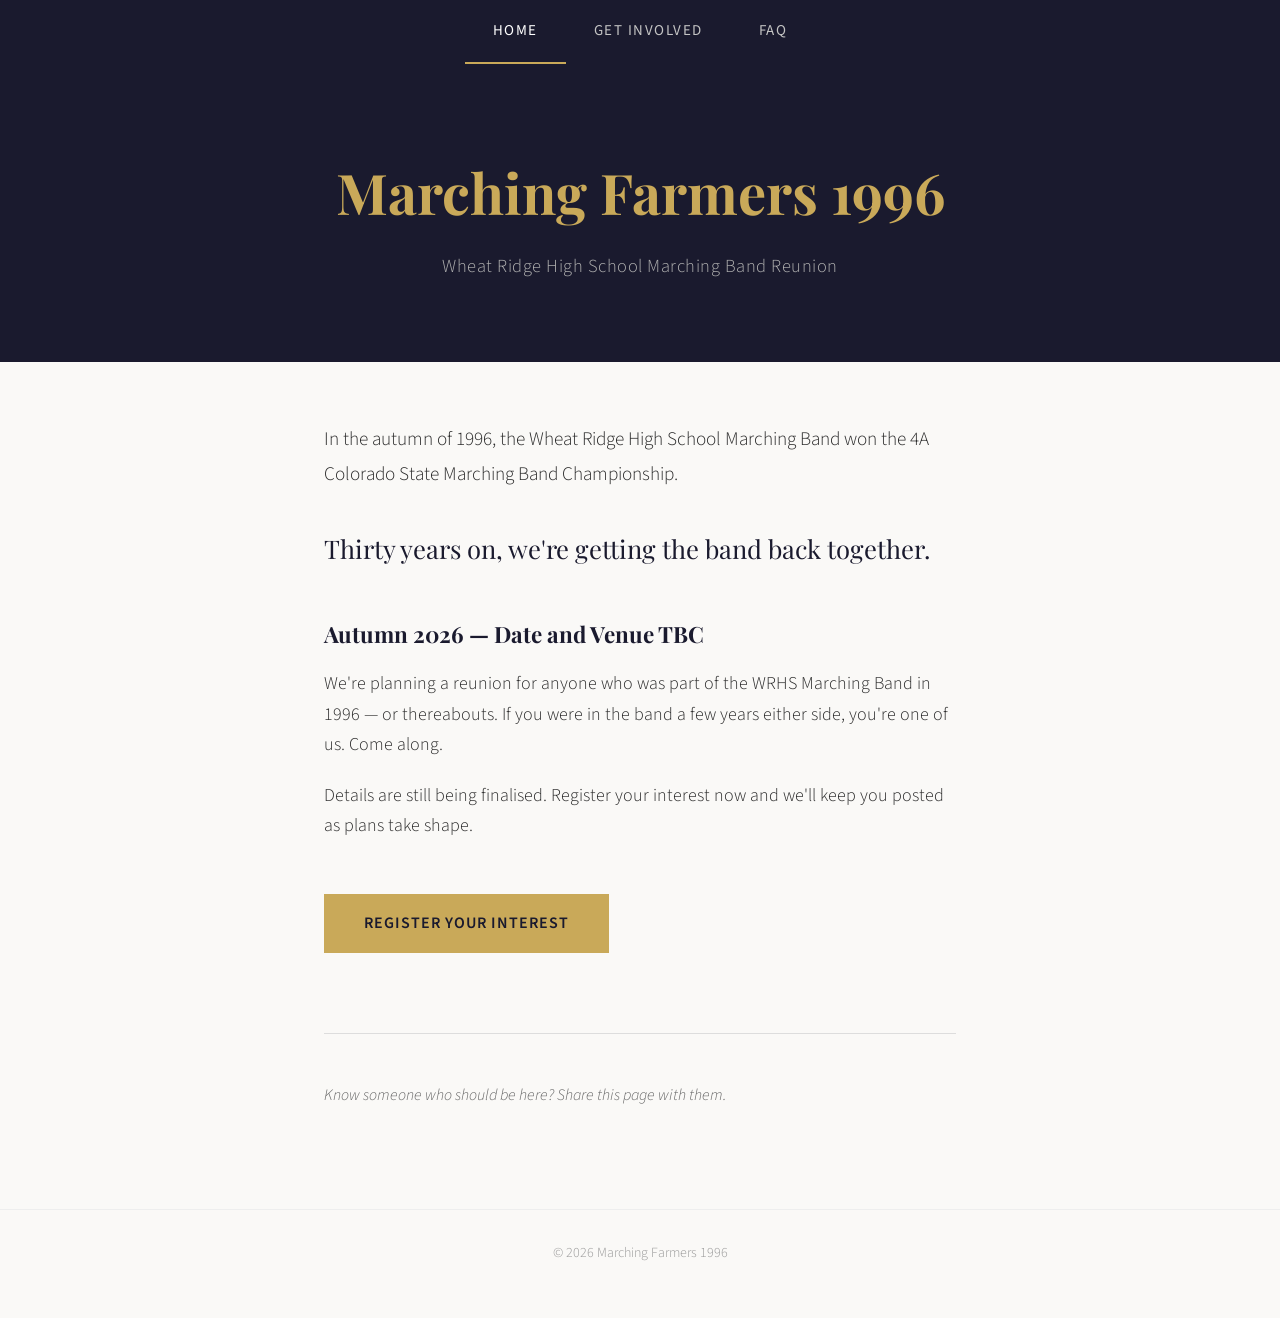
==== index.html @ 88f8056a "Initial site: homepage, get involved, FAQ pages Three-page static site for WRHS 1996 marching band r" ====
<!DOCTYPE html>
<html lang="en">
<head>
  <meta charset="UTF-8">
  <meta name="viewport" content="width=device-width, initial-scale=1.0">
  <title>Marching Farmers 1996 — WRHS Band Reunion</title>
  <link rel="preconnect" href="https://fonts.googleapis.com">
  <link rel="preconnect" href="https://fonts.gstatic.com" crossorigin>
  <link href="https://fonts.googleapis.com/css2?family=Playfair+Display:wght@700&family=Source+Sans+3:wght@300;400;600&display=swap" rel="stylesheet">
  <link rel="stylesheet" href="style.css">
</head>
<body>
  <header>
    <nav>
      <a href="index.html" class="nav-active">Home</a>
      <a href="get-involved.html">Get Involved</a>
      <a href="faq.html">FAQ</a>
    </nav>
  </header>

  <main>
    <section class="hero">
      <h1>Marching Farmers 1996</h1>
      <p class="subtitle">Wheat Ridge High School Marching Band Reunion</p>
    </section>

    <section class="content">
      <p class="lead">In the autumn of 1996, the Wheat Ridge High School Marching Band won the 4A Colorado State Marching Band Championship.</p>

      <p class="standout">Thirty years on, we're getting the band back together.</p>

      <h2>Autumn 2026 — Date and Venue TBC</h2>

      <p>We're planning a reunion for anyone who was part of the WRHS Marching Band in 1996 — or thereabouts. If you were in the band a few years either side, you're one of us. Come along.</p>

      <p>Details are still being finalised. Register your interest now and we'll keep you posted as plans take shape.</p>

      <a href="https://docs.google.com/forms/" class="btn">Register Your Interest</a>

      <hr>

      <p class="share-note">Know someone who should be here? Share this page with them.</p>
    </section>
  </main>

  <footer>
    <p>&copy; 2026 Marching Farmers 1996</p>
  </footer>
</body>
</html>
---- style.css ----
/* Reset */
*, *::before, *::after {
  margin: 0;
  padding: 0;
  box-sizing: border-box;
}

/* Base */
body {
  font-family: 'Source Sans 3', 'Helvetica Neue', Arial, sans-serif;
  font-weight: 300;
  color: #2c2c2c;
  background: #faf9f7;
  line-height: 1.7;
  font-size: 18px;
}

/* Navigation */
header {
  background: #1a1a2e;
  padding: 0;
}

nav {
  max-width: 800px;
  margin: 0 auto;
  display: flex;
  justify-content: center;
  gap: 0;
}

nav a {
  color: #c4c4c4;
  text-decoration: none;
  font-weight: 400;
  font-size: 15px;
  text-transform: uppercase;
  letter-spacing: 1.5px;
  padding: 18px 28px;
  transition: color 0.2s, background 0.2s;
}

nav a:hover {
  color: #ffffff;
  background: rgba(255, 255, 255, 0.08);
}

nav a.nav-active {
  color: #ffffff;
  border-bottom: 2px solid #c9a959;
}

/* Hero */
.hero {
  background: #1a1a2e;
  color: #ffffff;
  text-align: center;
  padding: 80px 24px 60px;
}

.hero h1 {
  font-family: 'Playfair Display', Georgia, serif;
  font-size: clamp(2.2rem, 5vw, 3.5rem);
  font-weight: 700;
  margin-bottom: 12px;
  color: #c9a959;
}

.subtitle {
  font-size: 1.15rem;
  font-weight: 300;
  color: #b0b0b0;
  letter-spacing: 0.5px;
}

/* Content */
.content {
  max-width: 680px;
  margin: 0 auto;
  padding: 60px 24px 80px;
}

.lead {
  font-size: 1.2rem;
  line-height: 1.8;
  margin-bottom: 28px;
}

.standout {
  font-family: 'Playfair Display', Georgia, serif;
  font-size: 1.6rem;
  color: #1a1a2e;
  margin: 40px 0;
  line-height: 1.4;
}

h2 {
  font-family: 'Playfair Display', Georgia, serif;
  font-size: 1.4rem;
  color: #1a1a2e;
  margin: 48px 0 16px;
  font-weight: 700;
}

p {
  margin-bottom: 20px;
}

/* Button */
.btn {
  display: inline-block;
  background: #c9a959;
  color: #1a1a2e;
  text-decoration: none;
  font-weight: 600;
  font-size: 16px;
  letter-spacing: 1px;
  text-transform: uppercase;
  padding: 16px 40px;
  margin: 32px 0;
  transition: background 0.2s, transform 0.1s;
}

.btn:hover {
  background: #b8953e;
  transform: translateY(-1px);
}

/* Divider */
hr {
  border: none;
  border-top: 1px solid #ddd;
  margin: 48px 0;
}

/* Share note */
.share-note {
  font-style: italic;
  color: #666;
  font-size: 1rem;
}

/* Footer */
footer {
  text-align: center;
  padding: 32px 24px;
  color: #999;
  font-size: 14px;
  border-top: 1px solid #eee;
}

/* Responsive */
@media (max-width: 600px) {
  nav a {
    padding: 14px 16px;
    font-size: 13px;
    letter-spacing: 1px;
  }

  .hero {
    padding: 60px 20px 40px;
  }

  .content {
    padding: 40px 20px 60px;
  }

  .standout {
    font-size: 1.3rem;
  }
}
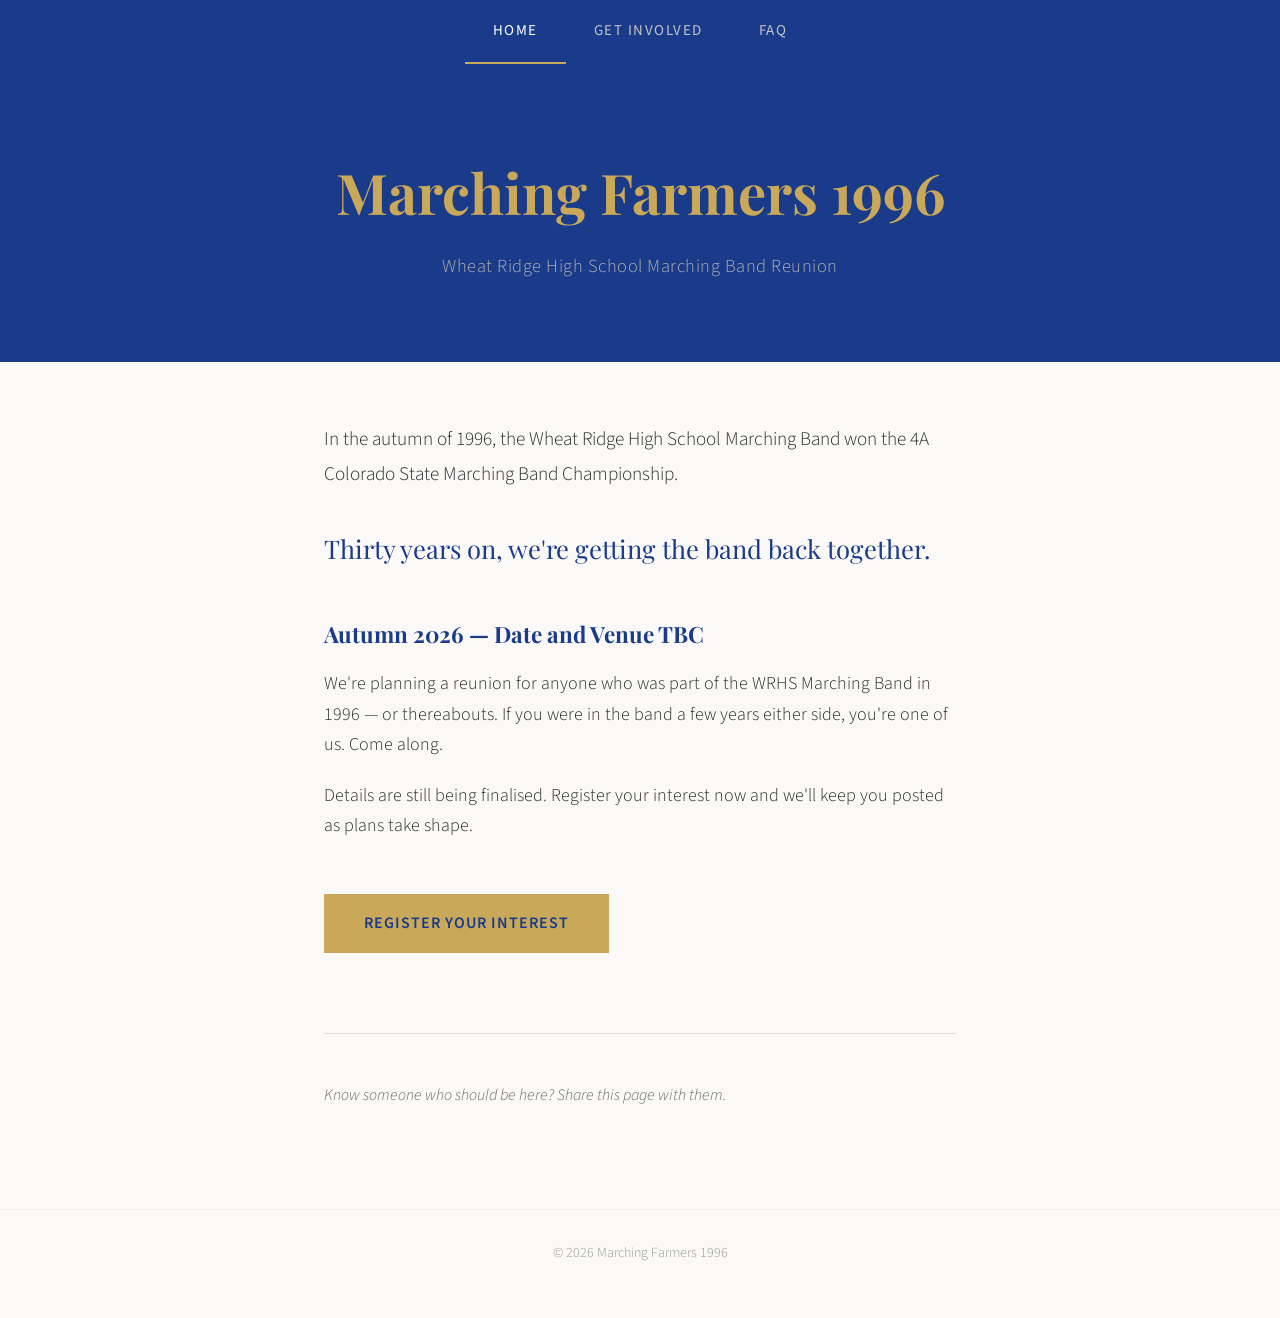
==== commit 326294fe: "Link registration buttons to Google Form Co-Authored-By: Claude Opus 4.6 <noreply@anthropic.com>" ====
--- a/index.html
+++ b/index.html
@@ -35,7 +35,7 @@
 
       <p>Details are still being finalised. Register your interest now and we'll keep you posted as plans take shape.</p>
 
-      <a href="https://docs.google.com/forms/" class="btn">Register Your Interest</a>
+      <a href="https://docs.google.com/forms/d/e/1BcwVILI-EA5ZhJrXE5tqQG0UHzl5kZeg5wAyVl_A3WE/viewform" class="btn">Register Your Interest</a>
 
       <hr>
 
--- a/style.css
+++ b/style.css
@@ -17,7 +17,7 @@
 
 /* Navigation */
 header {
-  background: #1a1a2e;
+  background: #1a3a8a;
   padding: 0;
 }
 
@@ -52,7 +52,7 @@
 
 /* Hero */
 .hero {
-  background: #1a1a2e;
+  background: #1a3a8a;
   color: #ffffff;
   text-align: center;
   padding: 80px 24px 60px;
@@ -89,7 +89,7 @@
 .standout {
   font-family: 'Playfair Display', Georgia, serif;
   font-size: 1.6rem;
-  color: #1a1a2e;
+  color: #1a3a8a;
   margin: 40px 0;
   line-height: 1.4;
 }
@@ -97,7 +97,7 @@
 h2 {
   font-family: 'Playfair Display', Georgia, serif;
   font-size: 1.4rem;
-  color: #1a1a2e;
+  color: #1a3a8a;
   margin: 48px 0 16px;
   font-weight: 700;
 }
@@ -110,7 +110,7 @@
 .btn {
   display: inline-block;
   background: #c9a959;
-  color: #1a1a2e;
+  color: #1a3a8a;
   text-decoration: none;
   font-weight: 600;
   font-size: 16px;
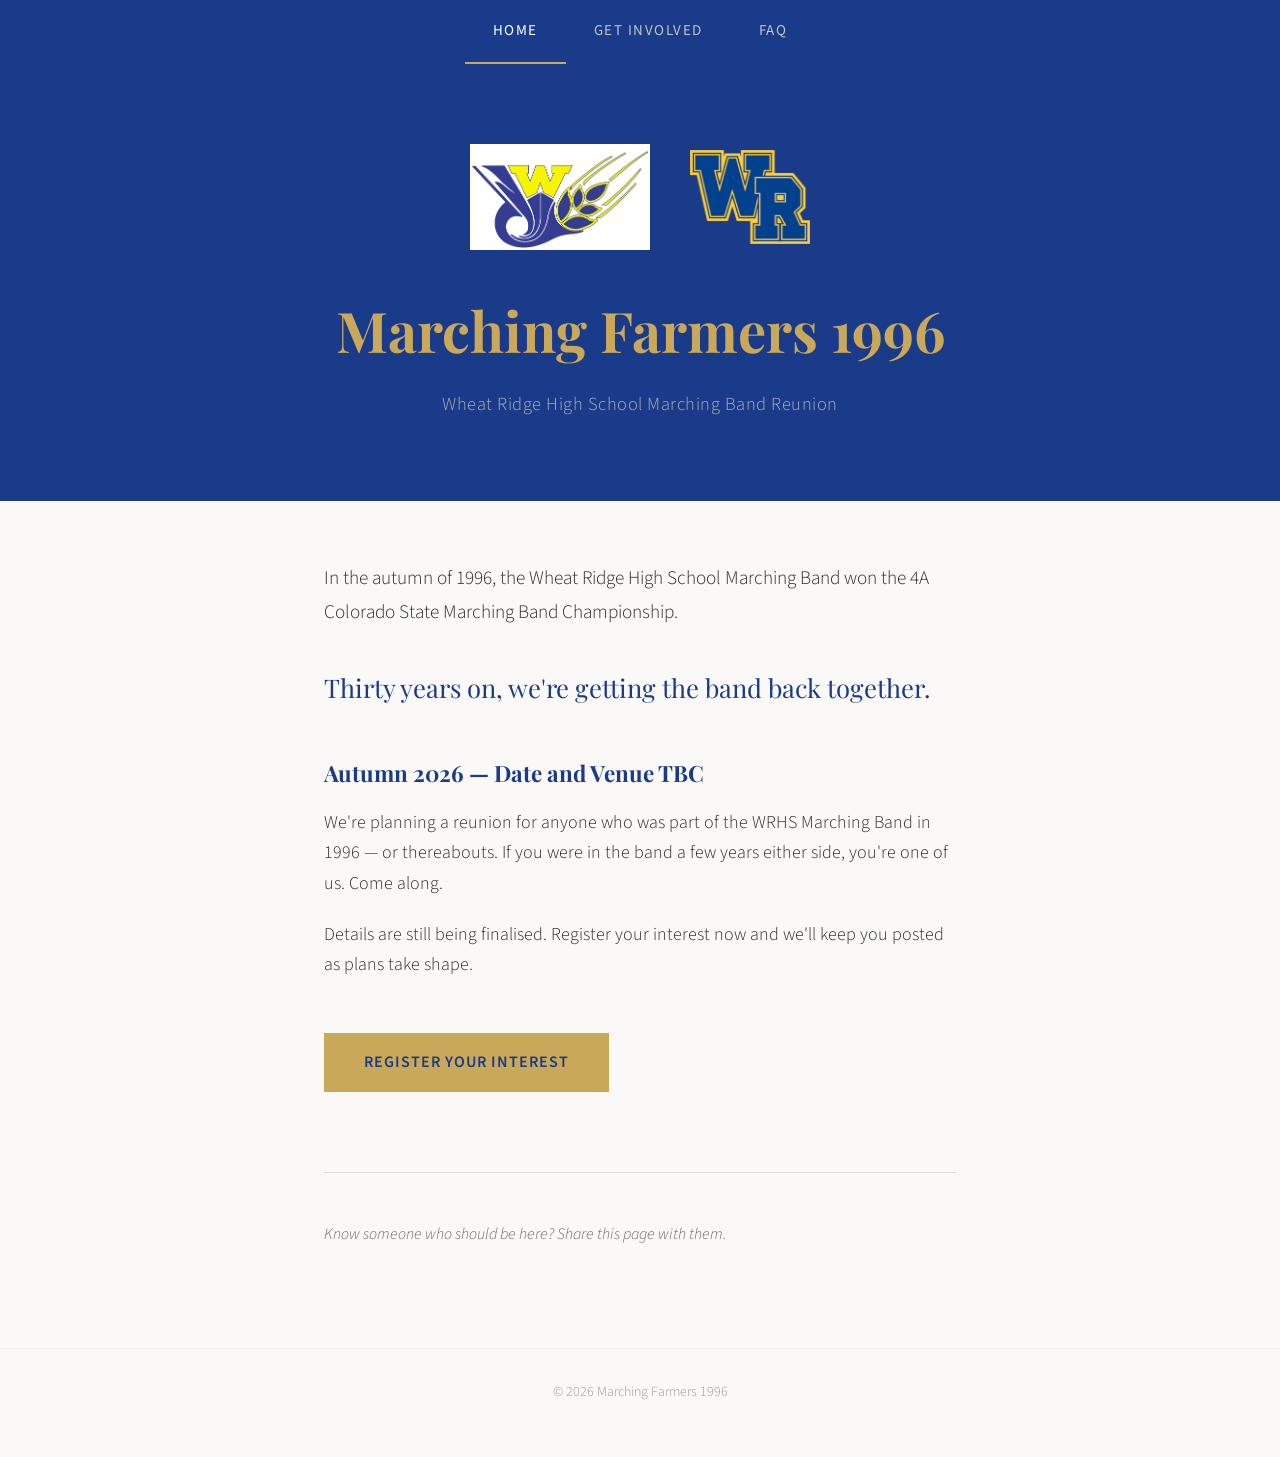
==== commit a9a7ec5a: "Add WRHS band and school logos to homepage hero Co-Authored-By: Claude Opus 4.6 <noreply@anthropic.c" ====
--- a/index.html
+++ b/index.html
@@ -20,6 +20,10 @@
 
   <main>
     <section class="hero">
+      <div class="logos">
+        <img src="images/wrhs-band-logo.png" alt="WRHS Marching Band logo" class="logo">
+        <img src="images/wrhs-school-logo.png" alt="Wheat Ridge High School logo" class="logo logo-small">
+      </div>
       <h1>Marching Farmers 1996</h1>
       <p class="subtitle">Wheat Ridge High School Marching Band Reunion</p>
     </section>
@@ -35,7 +39,7 @@
 
       <p>Details are still being finalised. Register your interest now and we'll keep you posted as plans take shape.</p>
 
-      <a href="https://docs.google.com/forms/d/e/1BcwVILI-EA5ZhJrXE5tqQG0UHzl5kZeg5wAyVl_A3WE/viewform" class="btn">Register Your Interest</a>
+      <a href="https://docs.google.com/forms/d/e/1FAIpQLScYK9oR89Qpz9YXZeooxTmTnsDjHM4ipFOgyPZ6PgPQRi42mw/viewform" class="btn">Register Your Interest</a>
 
       <hr>
 
--- a/style.css
+++ b/style.css
@@ -71,6 +71,24 @@
   font-weight: 300;
   color: #b0b0b0;
   letter-spacing: 0.5px;
+}
+
+/* Logos */
+.logos {
+  display: flex;
+  justify-content: center;
+  align-items: center;
+  gap: 40px;
+  margin-bottom: 32px;
+}
+
+.logo {
+  max-width: 180px;
+  height: auto;
+}
+
+.logo-small {
+  max-width: 120px;
 }
 
 /* Content */
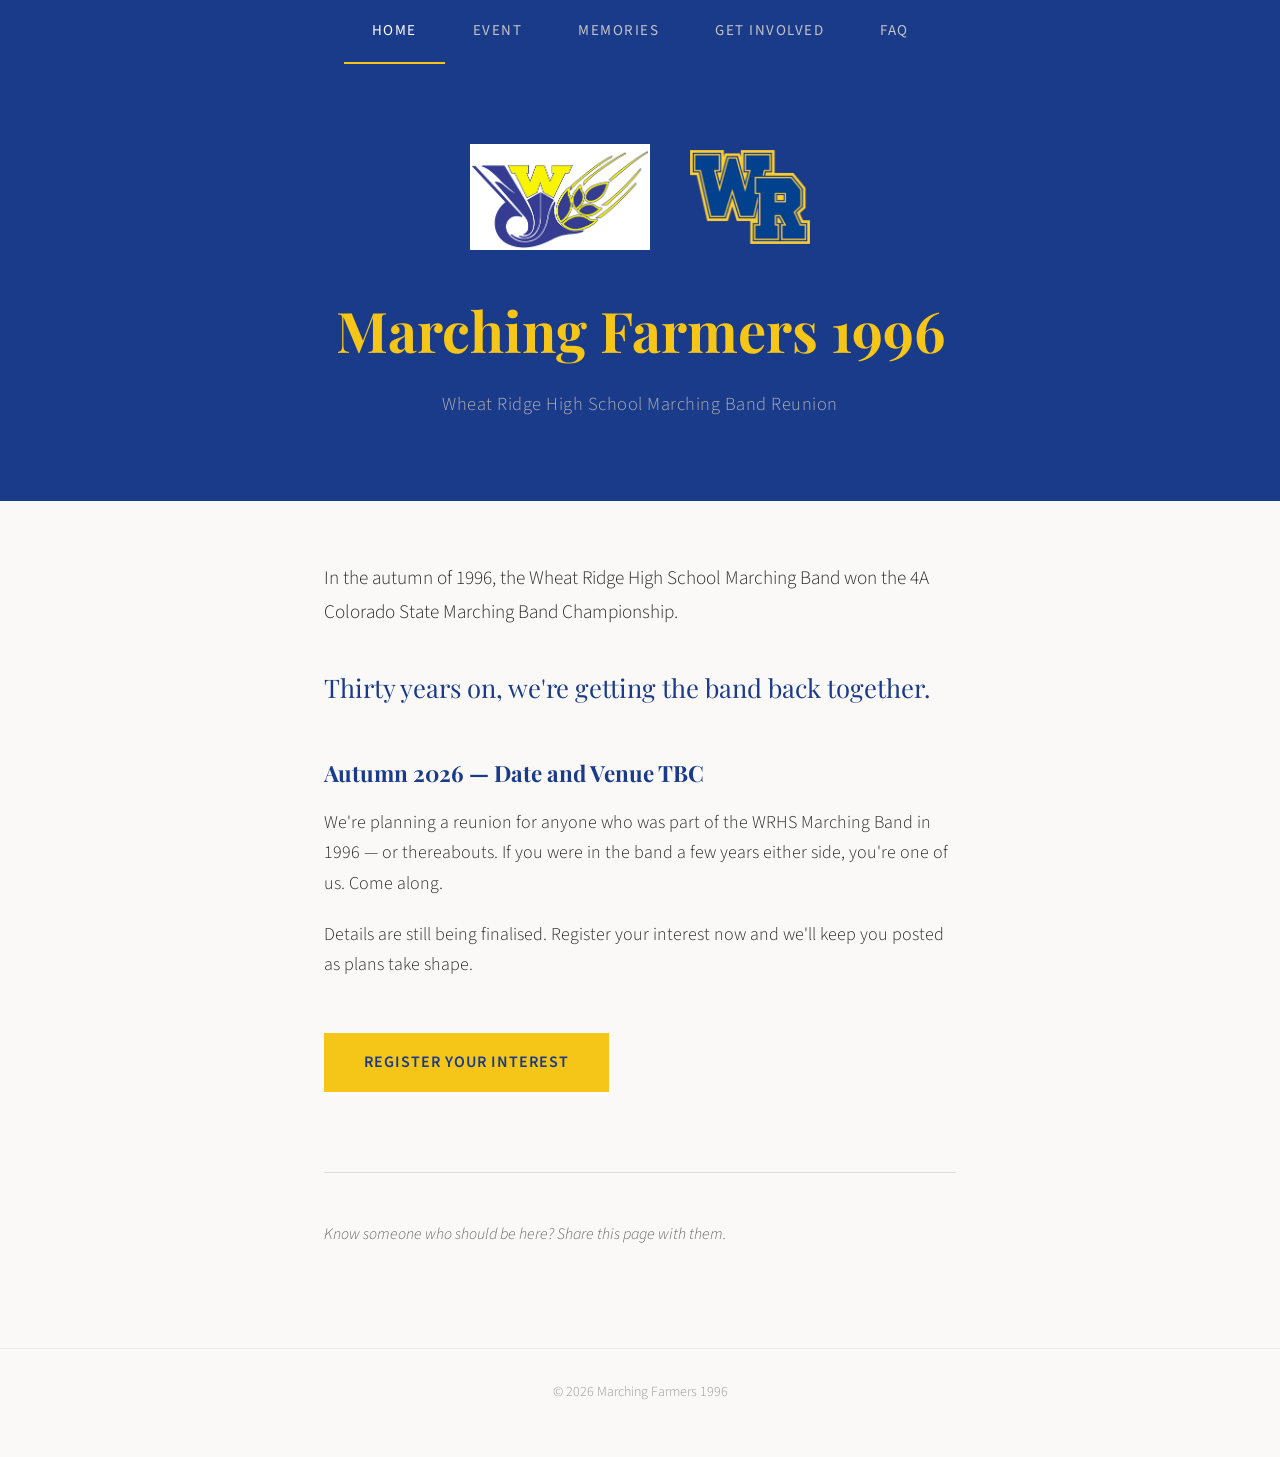
==== commit eabc5e5a: "Add Event and Memories pages, update nav, add email links - Event page with detail cards (all TBC fo" ====
--- a/index.html
+++ b/index.html
@@ -13,6 +13,8 @@
   <header>
     <nav>
       <a href="index.html" class="nav-active">Home</a>
+      <a href="event.html">Event</a>
+      <a href="memories.html">Memories</a>
       <a href="get-involved.html">Get Involved</a>
       <a href="faq.html">FAQ</a>
     </nav>
--- a/style.css
+++ b/style.css
@@ -22,10 +22,11 @@
 }
 
 nav {
-  max-width: 800px;
+  max-width: 900px;
   margin: 0 auto;
   display: flex;
   justify-content: center;
+  flex-wrap: wrap;
   gap: 0;
 }
 
@@ -47,7 +48,7 @@
 
 nav a.nav-active {
   color: #ffffff;
-  border-bottom: 2px solid #c9a959;
+  border-bottom: 2px solid #f5c518;
 }
 
 /* Hero */
@@ -63,7 +64,7 @@
   font-size: clamp(2.2rem, 5vw, 3.5rem);
   font-weight: 700;
   margin-bottom: 12px;
-  color: #c9a959;
+  color: #f5c518;
 }
 
 .subtitle {
@@ -127,7 +128,7 @@
 /* Button */
 .btn {
   display: inline-block;
-  background: #c9a959;
+  background: #f5c518;
   color: #1a3a8a;
   text-decoration: none;
   font-weight: 600;
@@ -140,7 +141,7 @@
 }
 
 .btn:hover {
-  background: #b8953e;
+  background: #ddb115;
   transform: translateY(-1px);
 }
 
@@ -156,6 +157,82 @@
   font-style: italic;
   color: #666;
   font-size: 1rem;
+}
+
+/* Detail cards (Event page) */
+.detail-card {
+  background: #ffffff;
+  border-left: 4px solid #f5c518;
+  padding: 24px 28px;
+  margin: 32px 0;
+}
+
+.detail-card h2 {
+  margin: 0 0 8px;
+  font-size: 1.1rem;
+}
+
+.detail-value {
+  font-family: 'Playfair Display', Georgia, serif;
+  font-size: 1.3rem;
+  color: #1a3a8a;
+  font-weight: 700;
+  margin-bottom: 8px;
+}
+
+.detail-note {
+  color: #555;
+  font-size: 0.95rem;
+  margin-bottom: 0;
+}
+
+/* Memories placeholder */
+.memories-placeholder {
+  background: #f0f4fa;
+  border-radius: 8px;
+  padding: 40px 32px;
+  margin: 32px 0;
+  text-align: center;
+}
+
+.memories-placeholder h2 {
+  margin-top: 0;
+}
+
+/* Gallery (for when photos arrive) */
+.gallery {
+  display: grid;
+  grid-template-columns: repeat(auto-fill, minmax(280px, 1fr));
+  gap: 24px;
+  margin: 40px 0;
+}
+
+.gallery figure {
+  margin: 0;
+}
+
+.gallery img {
+  width: 100%;
+  height: auto;
+  display: block;
+}
+
+.gallery figcaption {
+  font-size: 0.9rem;
+  color: #666;
+  padding: 10px 0;
+  font-style: italic;
+}
+
+/* Links in content */
+.content a:not(.btn) {
+  color: #1a3a8a;
+  text-decoration: underline;
+  text-underline-offset: 3px;
+}
+
+.content a:not(.btn):hover {
+  color: #0d2460;
 }
 
 /* Footer */
@@ -170,9 +247,9 @@
 /* Responsive */
 @media (max-width: 600px) {
   nav a {
-    padding: 14px 16px;
-    font-size: 13px;
-    letter-spacing: 1px;
+    padding: 12px 14px;
+    font-size: 12px;
+    letter-spacing: 0.5px;
   }
 
   .hero {
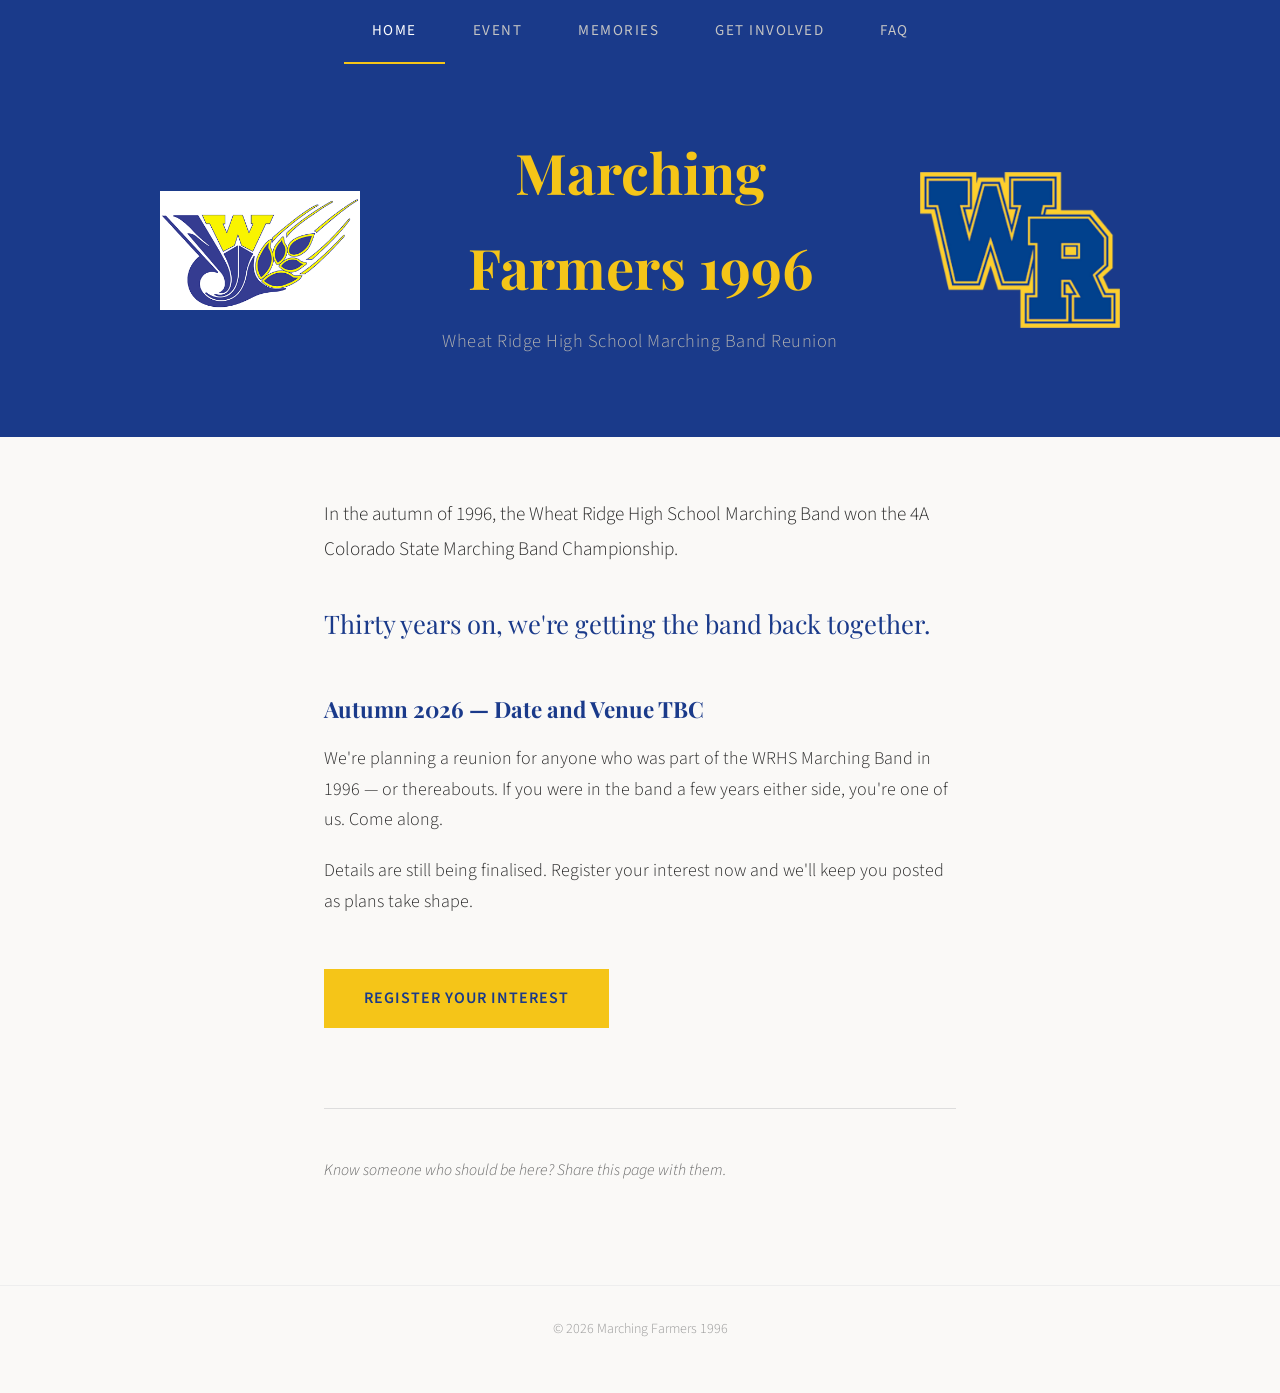
==== commit 24160a36: "Move logos to flank title text, make them larger Co-Authored-By: Claude Opus 4.6 <noreply@anthropic." ====
--- a/index.html
+++ b/index.html
@@ -21,13 +21,15 @@
   </header>
 
   <main>
-    <section class="hero">
-      <div class="logos">
-        <img src="images/wrhs-band-logo.png" alt="WRHS Marching Band logo" class="logo">
-        <img src="images/wrhs-school-logo.png" alt="Wheat Ridge High School logo" class="logo logo-small">
+    <section class="hero hero-wide">
+      <div class="hero-layout">
+        <img src="images/wrhs-band-logo.png" alt="WRHS Marching Band logo" class="hero-logo">
+        <div class="hero-text">
+          <h1>Marching Farmers 1996</h1>
+          <p class="subtitle">Wheat Ridge High School Marching Band Reunion</p>
+        </div>
+        <img src="images/wrhs-school-logo.png" alt="Wheat Ridge High School logo" class="hero-logo">
       </div>
-      <h1>Marching Farmers 1996</h1>
-      <p class="subtitle">Wheat Ridge High School Marching Band Reunion</p>
     </section>
 
     <section class="content">
--- a/style.css
+++ b/style.css
@@ -74,22 +74,28 @@
   letter-spacing: 0.5px;
 }
 
-/* Logos */
-.logos {
+/* Hero wide layout (logos flanking text) */
+.hero-wide {
+  padding: 60px 24px;
+}
+
+.hero-layout {
   display: flex;
   justify-content: center;
   align-items: center;
-  gap: 40px;
-  margin-bottom: 32px;
-}
-
-.logo {
-  max-width: 180px;
+  gap: 48px;
+  max-width: 960px;
+  margin: 0 auto;
+}
+
+.hero-logo {
+  width: 200px;
   height: auto;
-}
-
-.logo-small {
-  max-width: 120px;
+  flex-shrink: 0;
+}
+
+.hero-text {
+  text-align: center;
 }
 
 /* Content */
@@ -263,4 +269,13 @@
   .standout {
     font-size: 1.3rem;
   }
-}
+
+  .hero-layout {
+    flex-direction: column;
+    gap: 24px;
+  }
+
+  .hero-logo {
+    width: 140px;
+  }
+}
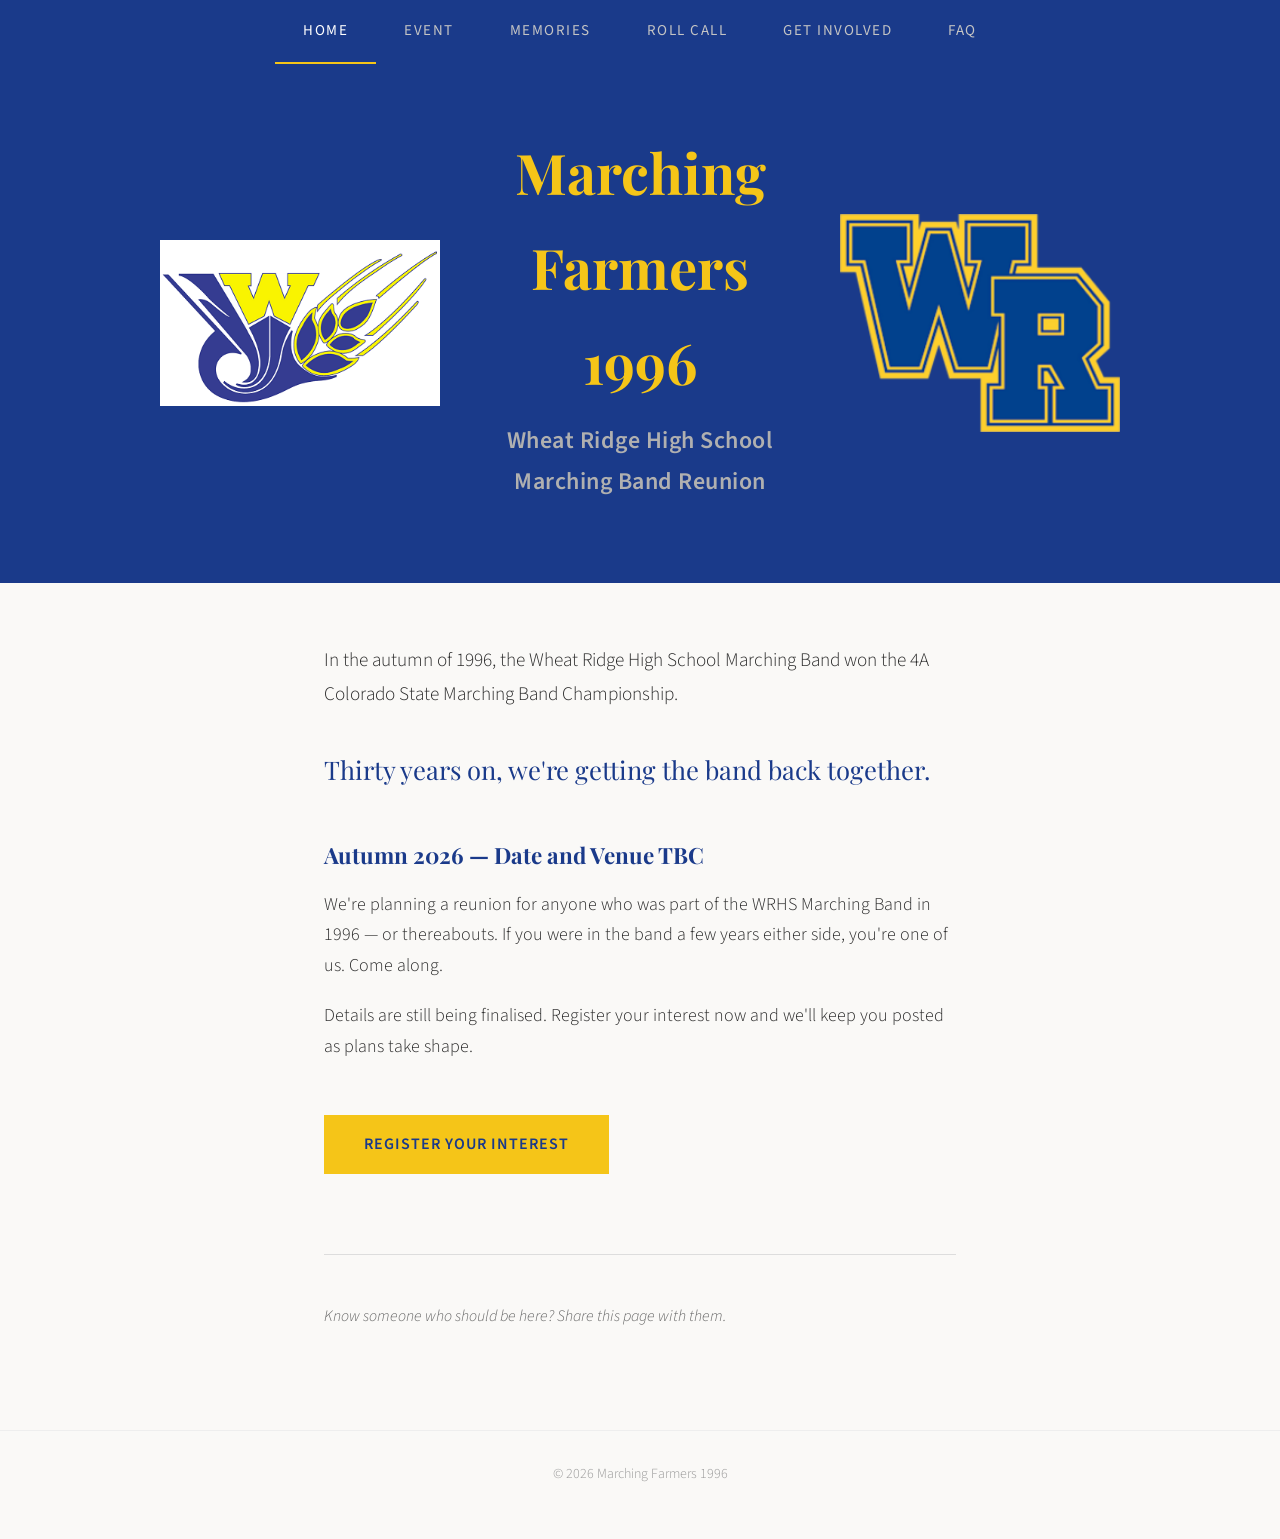
==== commit 1ced00c4: "Add Roll Call page with all 88 band members by section Organised by instrument section, each person " ====
--- a/index.html
+++ b/index.html
@@ -15,6 +15,7 @@
       <a href="index.html" class="nav-active">Home</a>
       <a href="event.html">Event</a>
       <a href="memories.html">Memories</a>
+      <a href="roll-call.html">Roll Call</a>
       <a href="get-involved.html">Get Involved</a>
       <a href="faq.html">FAQ</a>
     </nav>
--- a/style.css
+++ b/style.css
@@ -68,8 +68,8 @@
 }
 
 .subtitle {
-  font-size: 1.15rem;
-  font-weight: 300;
+  font-size: 1.5rem;
+  font-weight: 600;
   color: #b0b0b0;
   letter-spacing: 0.5px;
 }
@@ -89,7 +89,7 @@
 }
 
 .hero-logo {
-  width: 200px;
+  width: 280px;
   height: auto;
   flex-shrink: 0;
 }
@@ -241,6 +241,72 @@
   color: #0d2460;
 }
 
+/* Roll Call */
+.content-wide {
+  max-width: 780px;
+}
+
+.roll-call-key {
+  display: flex;
+  gap: 20px;
+  justify-content: center;
+  margin: 24px 0 40px;
+  flex-wrap: wrap;
+}
+
+.roll-call {
+  list-style: none;
+  padding: 0;
+  margin: 0 0 16px;
+}
+
+.roll-call li {
+  display: flex;
+  align-items: center;
+  padding: 10px 16px;
+  border-bottom: 1px solid #eee;
+}
+
+.roll-call li:last-child {
+  border-bottom: none;
+}
+
+.roll-call .name {
+  font-weight: 600;
+  min-width: 120px;
+}
+
+.roll-call .instrument {
+  color: #777;
+  font-size: 0.9rem;
+  flex: 1;
+}
+
+.status {
+  font-size: 0.8rem;
+  font-weight: 600;
+  text-transform: uppercase;
+  letter-spacing: 0.5px;
+  padding: 4px 12px;
+  border-radius: 12px;
+  white-space: nowrap;
+}
+
+.status-coming {
+  background: #d4edda;
+  color: #155724;
+}
+
+.status-found {
+  background: #e8e4f0;
+  color: #4a3780;
+}
+
+.status-looking {
+  background: #fff3cd;
+  color: #856404;
+}
+
 /* Footer */
 footer {
   text-align: center;
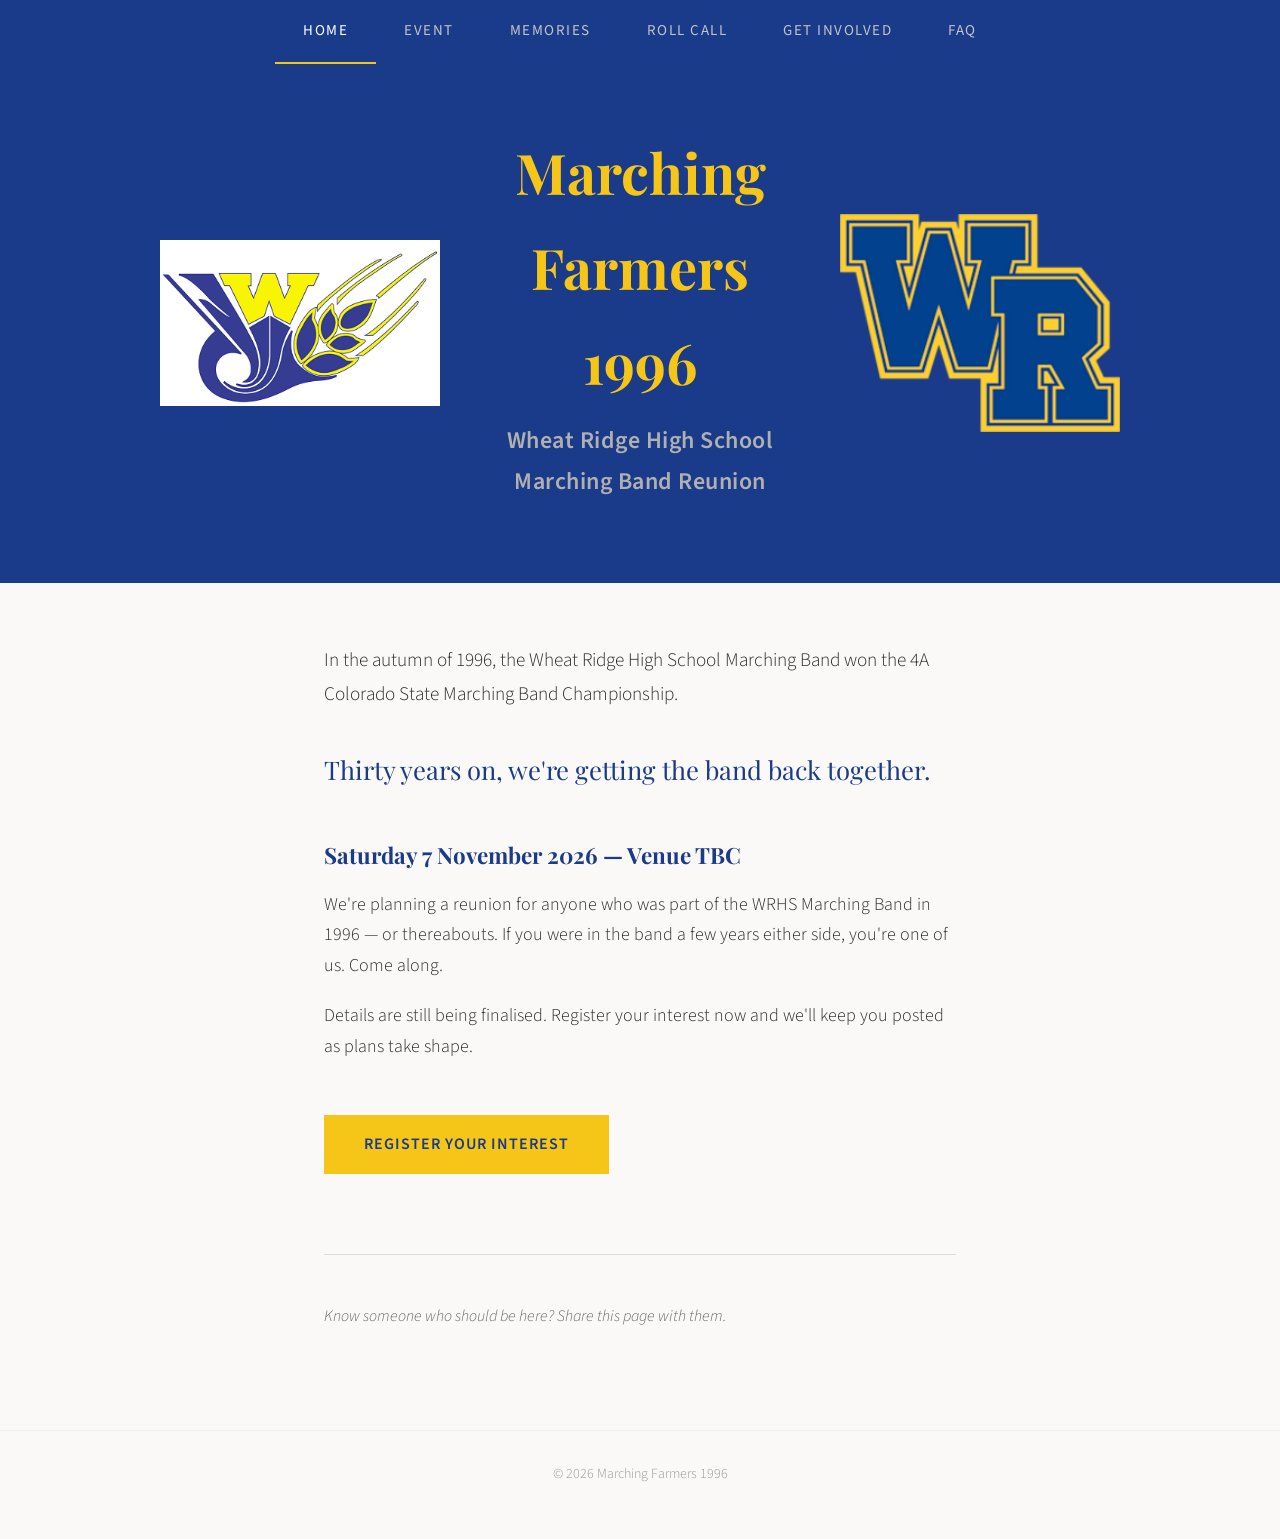
==== commit 37cf74fb: "Update event details: tentative date, casual vibe, indoor venue Date set to Saturday 7 November 2026" ====
--- a/index.html
+++ b/index.html
@@ -38,7 +38,7 @@
 
       <p class="standout">Thirty years on, we're getting the band back together.</p>
 
-      <h2>Autumn 2026 — Date and Venue TBC</h2>
+      <h2>Saturday 7 November 2026 — Venue TBC</h2>
 
       <p>We're planning a reunion for anyone who was part of the WRHS Marching Band in 1996 — or thereabouts. If you were in the band a few years either side, you're one of us. Come along.</p>
 
--- a/style.css
+++ b/style.css
@@ -290,6 +290,27 @@
   padding: 4px 12px;
   border-radius: 12px;
   white-space: nowrap;
+  min-width: 120px;
+  text-align: center;
+  display: inline-block;
+}
+
+.thats-me {
+  font-size: 0.75rem;
+  font-weight: 600;
+  color: #1a3a8a;
+  text-decoration: none;
+  background: #e8f0fe;
+  padding: 4px 10px;
+  border-radius: 12px;
+  margin-left: 8px;
+  white-space: nowrap;
+  transition: background 0.2s;
+}
+
+.thats-me:hover {
+  background: #f5c518;
+  color: #1a3a8a;
 }
 
 .status-coming {
